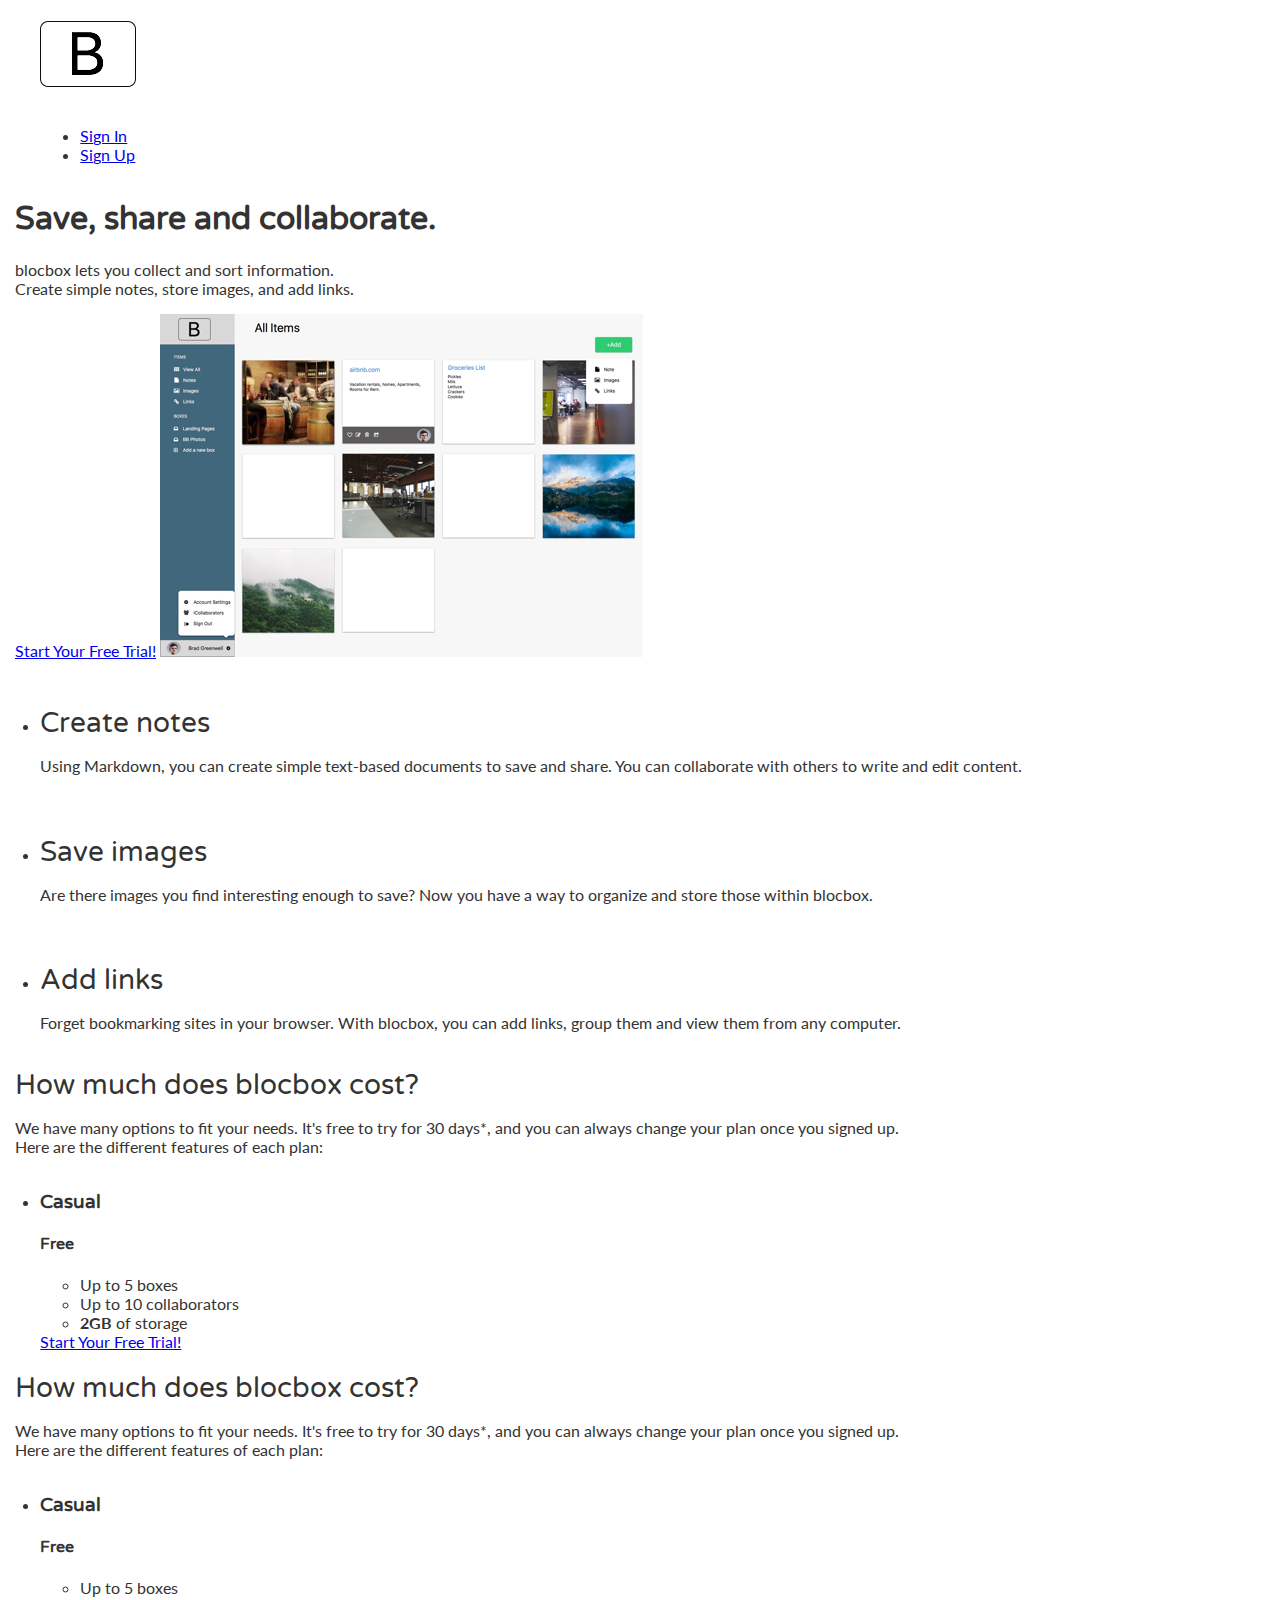
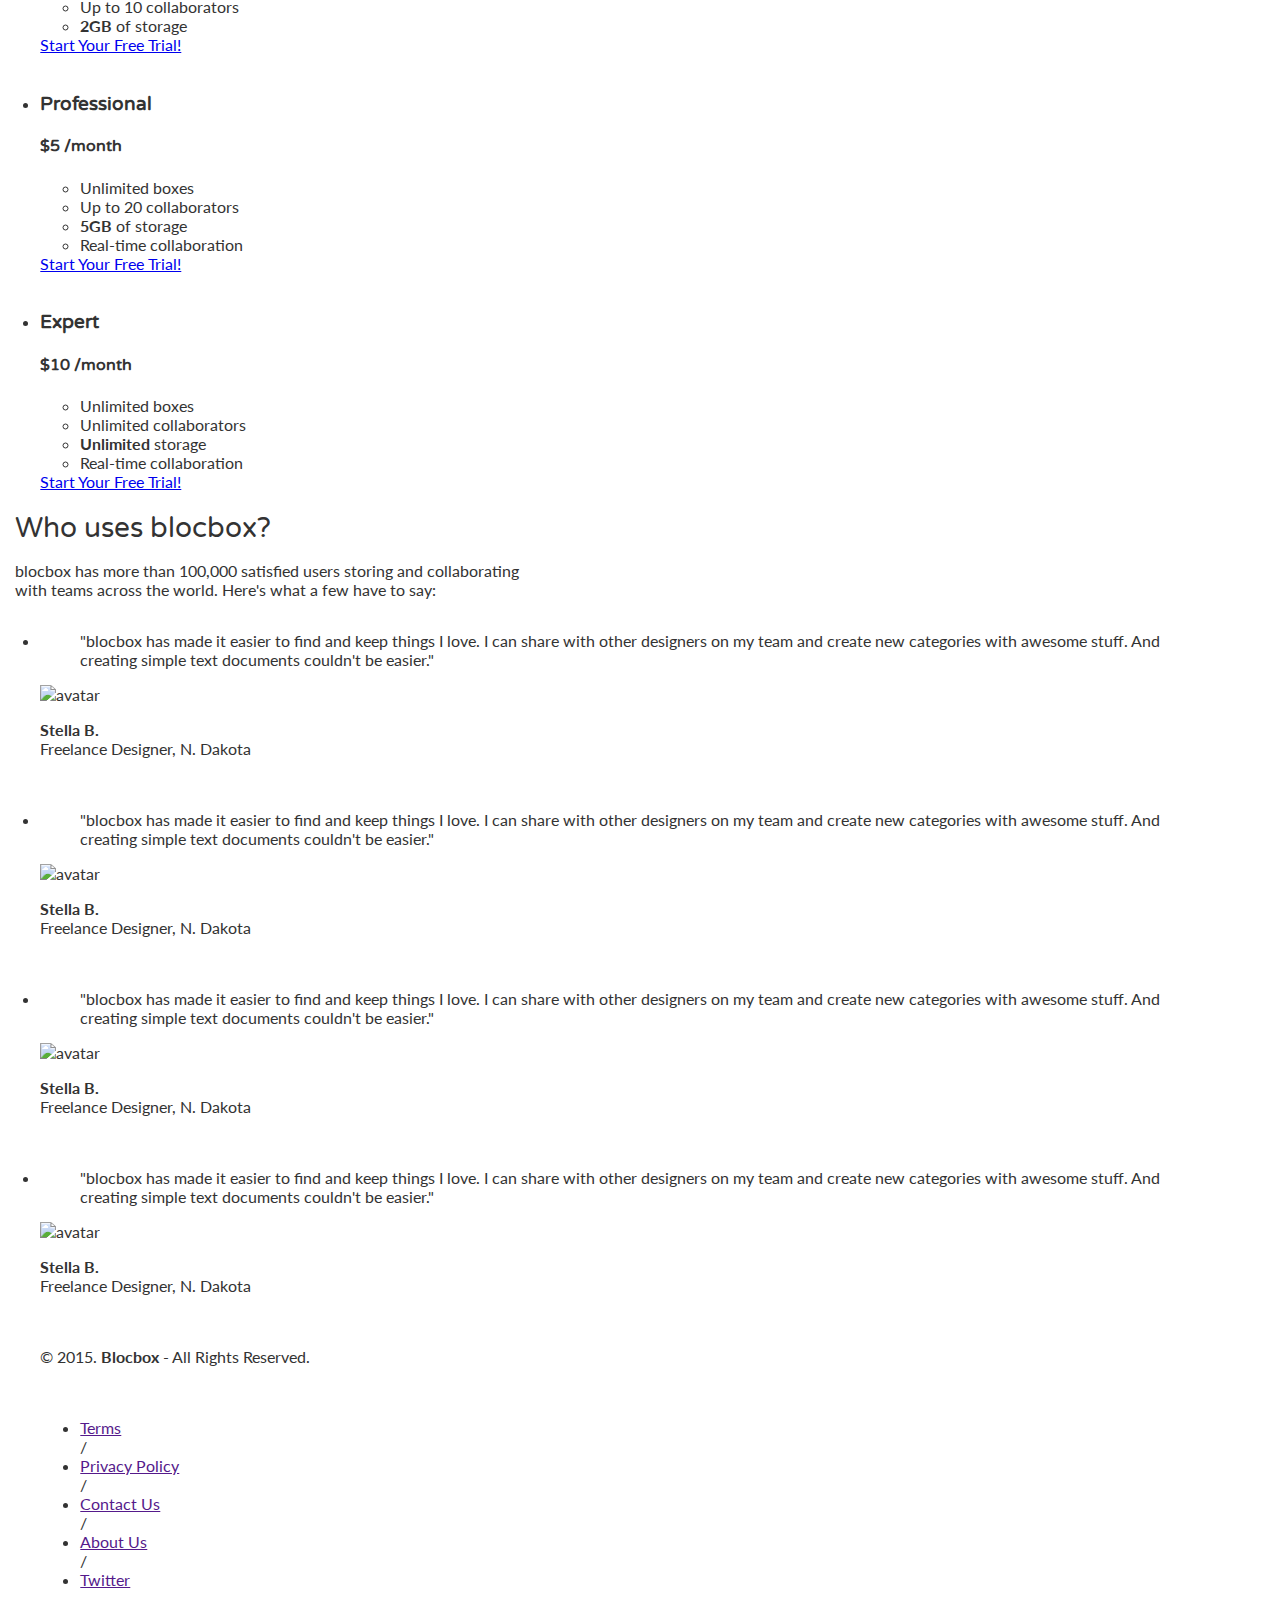
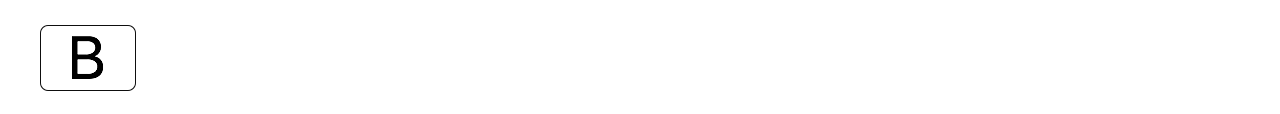
==== index.html @ adcfab22 "Assignment 29" ====
<!DOCTYPE html>
<html lang="en-us">
<head>
<meta http-equiv="X-UA-Compatible" content="IE=Edge">
<meta name="viewport" content="width=device-width, initial-scale=1">
<meta charset="UTF-8">
<title>Save, share and collaborate | blocbox</title>
<!-- Google Fonts -->
  <link href='http://fonts.googleapis.com/css?family=Lato:300,400,700,300italic,400italic,700italic|Varela+Round' rel='stylesheet' type='text/css'>
 
 <!-- CSS -->
 <link rel="stylesheet" href="css/normalize.css">
 <link rel="stylesheet" href="css/style.css">
 <link rel="stylesheet" href="css/font-awesome.css">
 <link rel="stylesheet" href="animate.min.css">

<body>
 <!-- Hero -->
 <header>
   <nav class="container">
     <div class="one-half">
       <a href="index.html" class="site-logo"><img src="images/site-logo.png" alt="Blocbox" /></a>
     </div>
     <div class="one-half">
       <ul>
         <li><a href="signin.html">Sign In</a></li>
         <li class="btn-outline"><a href="signup.html">Sign Up</a></li>
       </ul>
     </div>
   </nav>
   <div class="container hero">
     <h1>Save, share and collaborate.</h1>
     <p>blocbox lets you collect and sort information.<br/>Create simple notes, store images, and add links.</p>
     <a href="signup.html" class="btn">Start Your Free Trial!</a>
     <img src="images/dashboard.png" alt="Blocbox" />
   </div>
 </header>
 <main role="main">
   <!-- Benefits -->
   <section class="benefits">
     <ul class="container">
       <li class="one-third">
         <h2>Create notes</h2>
         <p>Using Markdown, you can create simple text-based documents to save and share. You can collaborate with others to write and edit content.</p>
       </li>
       <li class="one-third">
         <h2>Save images</h2>
         <p>Are there images you find interesting enough to save? Now you have a way to organize and store those within blocbox.</p>
       </li>
       <li class="one-third">
         <h2>Add links</h2>
         <p>Forget bookmarking sites in your browser. With blocbox, you can add links, group them and view them from any computer.</p>
       </li>
     </ul>
   </section>
   <!-- Pricing -->
 <section class="pricing">
   <div class="container">
     <h2>How much does blocbox cost?</h2>
     <p>We have many options to fit your needs. It's free to try for 30 days*, and you can always change your plan once you signed up. <br/>Here are the different features of each plan:</p>
   </div>
   <ul class="container">
     <li class="one-third">
       <div class="box">
         <h3>Casual</h3>
         <h4>Free</h4>
         <ul>
           <li>Up to 5 boxes</li>
           <li>Up to 10 collaborators</li>
           <li><strong>2GB</strong> of storage</li>
         </ul>
         <a href="signup.html" class="btn">Start Your Free Trial!</a>
       </div>
     </li>
   </ul>
 </section>
</main>
<!-- Pricing -->
  <section class="pricing">
    <div class="container">
      <h2>How much does blocbox cost?</h2>
      <p>We have many options to fit your needs. It's free to try for 30 days*, and you can always change your plan once you signed up. <br/>Here are the different features of each plan:</p>
    </div>
    <ul class="container">
      <li class="one-third">
        <div class="box">
          <h3>Casual</h3>
          <h4>Free</h4>
          <ul>
            <li>Up to 5 boxes</li>
            <li>Up to 10 collaborators</li>
            <li><strong>2GB</strong> of storage</li>
          </ul>
          <a href="signup.html" class="btn">Start Your Free Trial!</a>
        </div>
      </li>
    <li class="one-third">
      <div class="box middle">
        <h3>Professional</h3>
        <h4><span>$</span>5 <span class="month">/month</span></h4>
        <ul>
          <li>Unlimited boxes</li>
          <li>Up to 20 collaborators</li>
          <li><strong>5GB</strong> of storage</li>
          <li>Real-time collaboration</li>
        </ul>
        <a href="signup.html" class="btn">Start Your Free Trial!</a>
      </div>
    </li>
    <li class="one-third">
      <div class="box">
        <h3>Expert</h3>
        <h4><span>$</span>10 <span class="month">/month</span></h4>
        <ul>
          <li>Unlimited boxes</li>
          <li>Unlimited collaborators</li>
          <li><strong>Unlimited</strong> storage</li>
          <li>Real-time collaboration</li>
        </ul>
        <a href="signup.html" class="btn">Start Your Free Trial!</a>
      </div>
    </li>
    </ul>
 </section>
 <!-- Testimonials -->
 <section class="testimonials">
   <div class="container">
     <h2>Who uses blocbox?</h2>
     <p>blocbox has more than 100,000 satisfied users storing and collaborating<br/> with teams across the world. Here's what a few have to say:</p>
   </div>
   <ul class="container">
     <li class="one-fourth">
       <blockquote>"blocbox has made it easier to find and keep things I love. I can share with other designers on my team and create new categories with awesome stuff. And creating simple text documents couldn't be easier."
       </blockquote>
       <img src="https://s3.amazonaws.com/uifaces/faces/twitter/jsa/128.jpg" alt="avatar">
       <p class="name"><strong>Stella B.</strong><br/>Freelance Designer, N. Dakota</p>
     </li>  
     <li class="one-fourth">
    <blockquote>"blocbox has made it easier to find and keep things I love. I can share with other designers on my team and create new categories with awesome stuff. And creating simple text documents couldn't be easier."
    </blockquote>
    <img src="https://s3.amazonaws.com/uifaces/faces/twitter/jsa/128.jpg" alt="avatar">
    <p class="name"><strong>Stella B.</strong><br/>Freelance Designer, N. Dakota</p>
  </li>
  <li class="one-fourth">
    <blockquote>"blocbox has made it easier to find and keep things I love. I can share with other designers on my team and create new categories with awesome stuff. And creating simple text documents couldn't be easier."
    </blockquote>
    <img src="https://s3.amazonaws.com/uifaces/faces/twitter/jsa/128.jpg" alt="avatar">
    <p class="name"><strong>Stella B.</strong><br/>Freelance Designer, N. Dakota</p>
  </li>
  <li class="one-fourth">
    <blockquote>"blocbox has made it easier to find and keep things I love. I can share with other designers on my team and create new categories with awesome stuff. And creating simple text documents couldn't be easier."
    </blockquote>
    <img src="https://s3.amazonaws.com/uifaces/faces/twitter/jsa/128.jpg" alt="avatar">
    <p class="name"><strong>Stella B.</strong><br/>Freelance Designer, N. Dakota</p>
  </li>     
 </ul>
</section>
  </ul>
 </section>
</main>
<!-- Footer -->
 <footer>
   <div class="container footer-nav-block">
       <div class="left-footer-block one-third">
         <p class="copyright-block">&copy; 2015. <strong>Blocbox</strong> - All Rights Reserved.</p>
       </div>
       <nav class="link-block middle-footer-block one-third">
         <ul>
           <li><a href="">Terms</a></li> /
           <li><a href="">Privacy Policy</a></li> /
           <li><a href="">Contact Us</a></li> /
           <li><a href="">About Us</a></li> /
           <li><a href="">Twitter</a></li>
         </ul>
       </nav>
       <div class="right-footer-block one-third">
         <img class="logo" src="images/site-logo.png" alt="Blocbox" />
       </div>
   </div>
 </footer>
</body>
</html>
---- css/style.css ----
html, body{
	overflow-x: hidden;
}
body {
	font-family: "Lato", Helvetica, Arial, sans-serif;
	color: #333333;
}
h1, h2, h3, h4, h5, h6 {
	font-family: "Varela Round", Helvetica, Arial, sans-serif;

}
h2 {
	font-size: 28px;
	font-weight: normal;
	margin-bottom: 5px;
}
p {
	font-size: 16px;
	line-height: 19px;
	font-weight: 100px;
}

/*GRID*/

.container {
	margin-right: auto;
	margin-left: auto;
	padding-left: 15px;
	padding-right: 15px
	position: relative;
}
.container: before,
.container: after {
	content: " ";
	display: table;
}
.container: after {
	clear: both;
}
.one-half, .one-third, .one-fourth {
	width: 96%;
	float: left;
	position: relative;
	min-height: 1px;
	margin: 0 2% 20px;
}
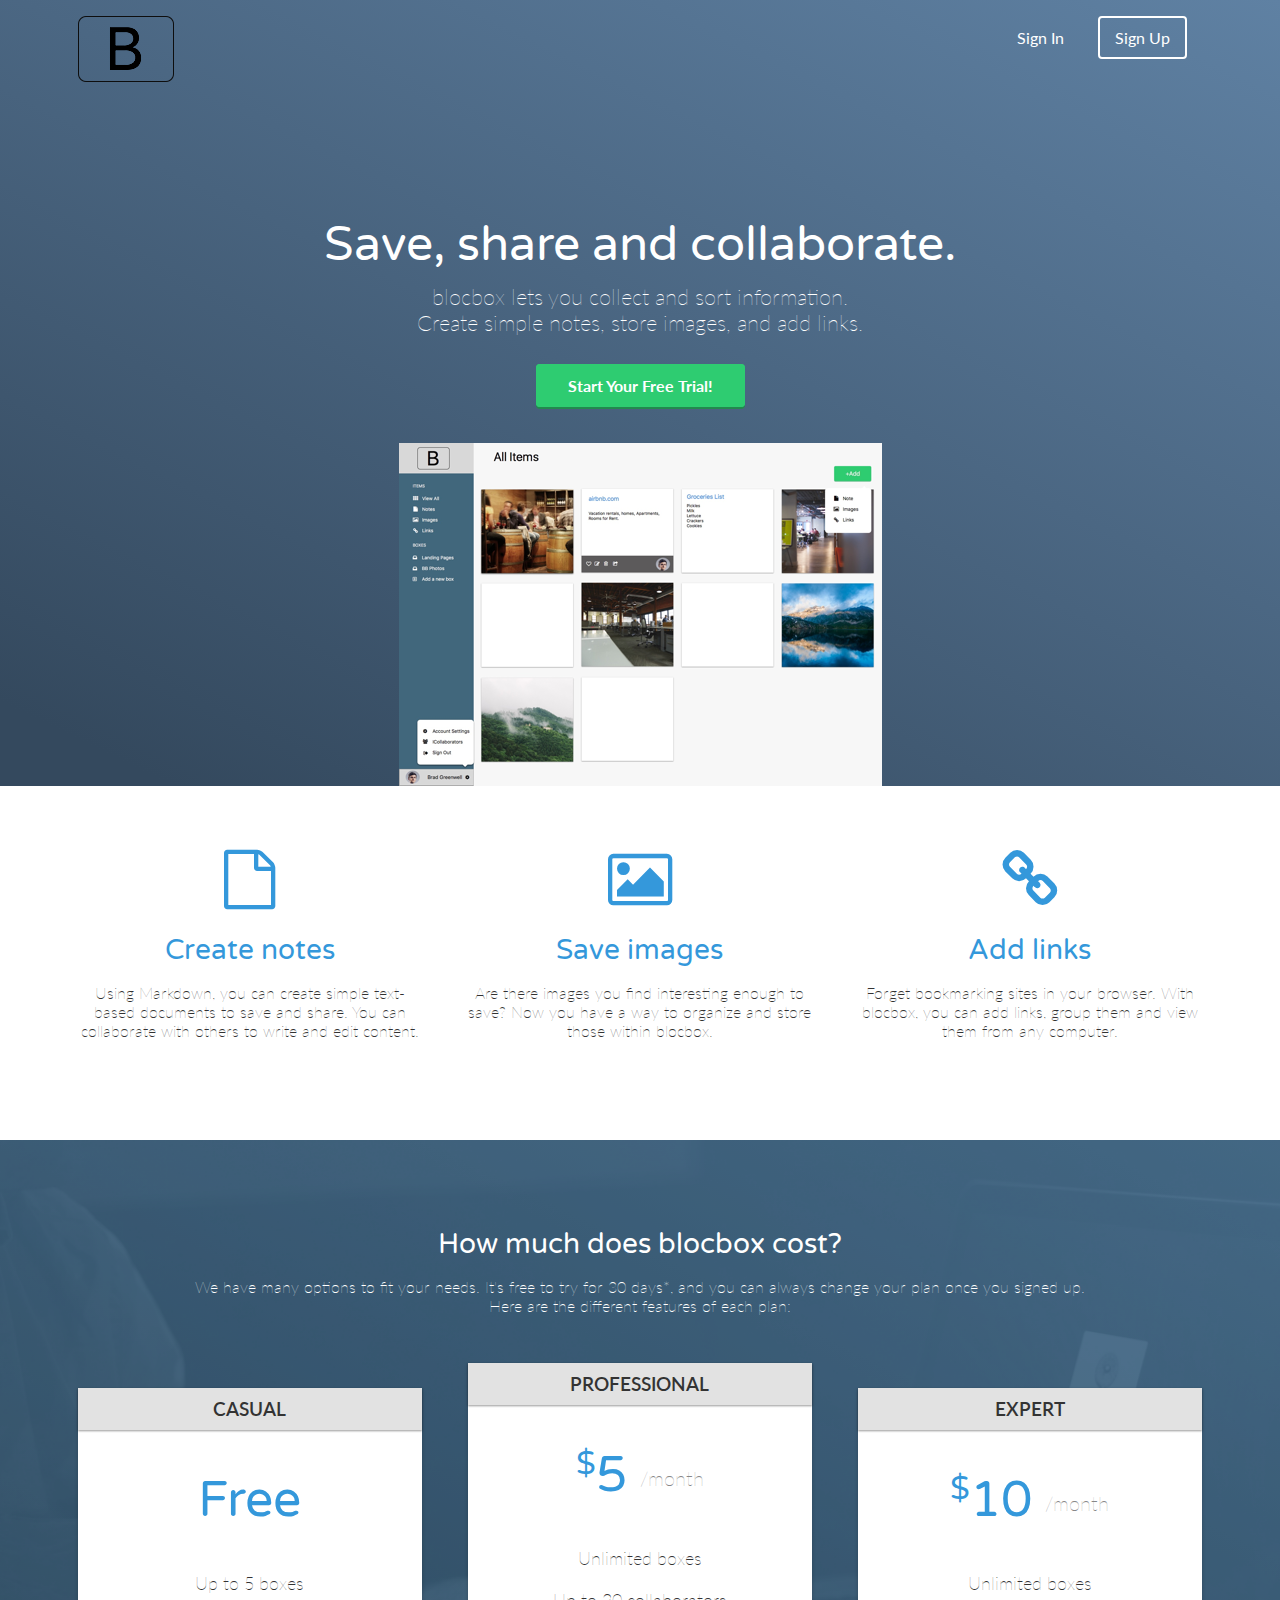
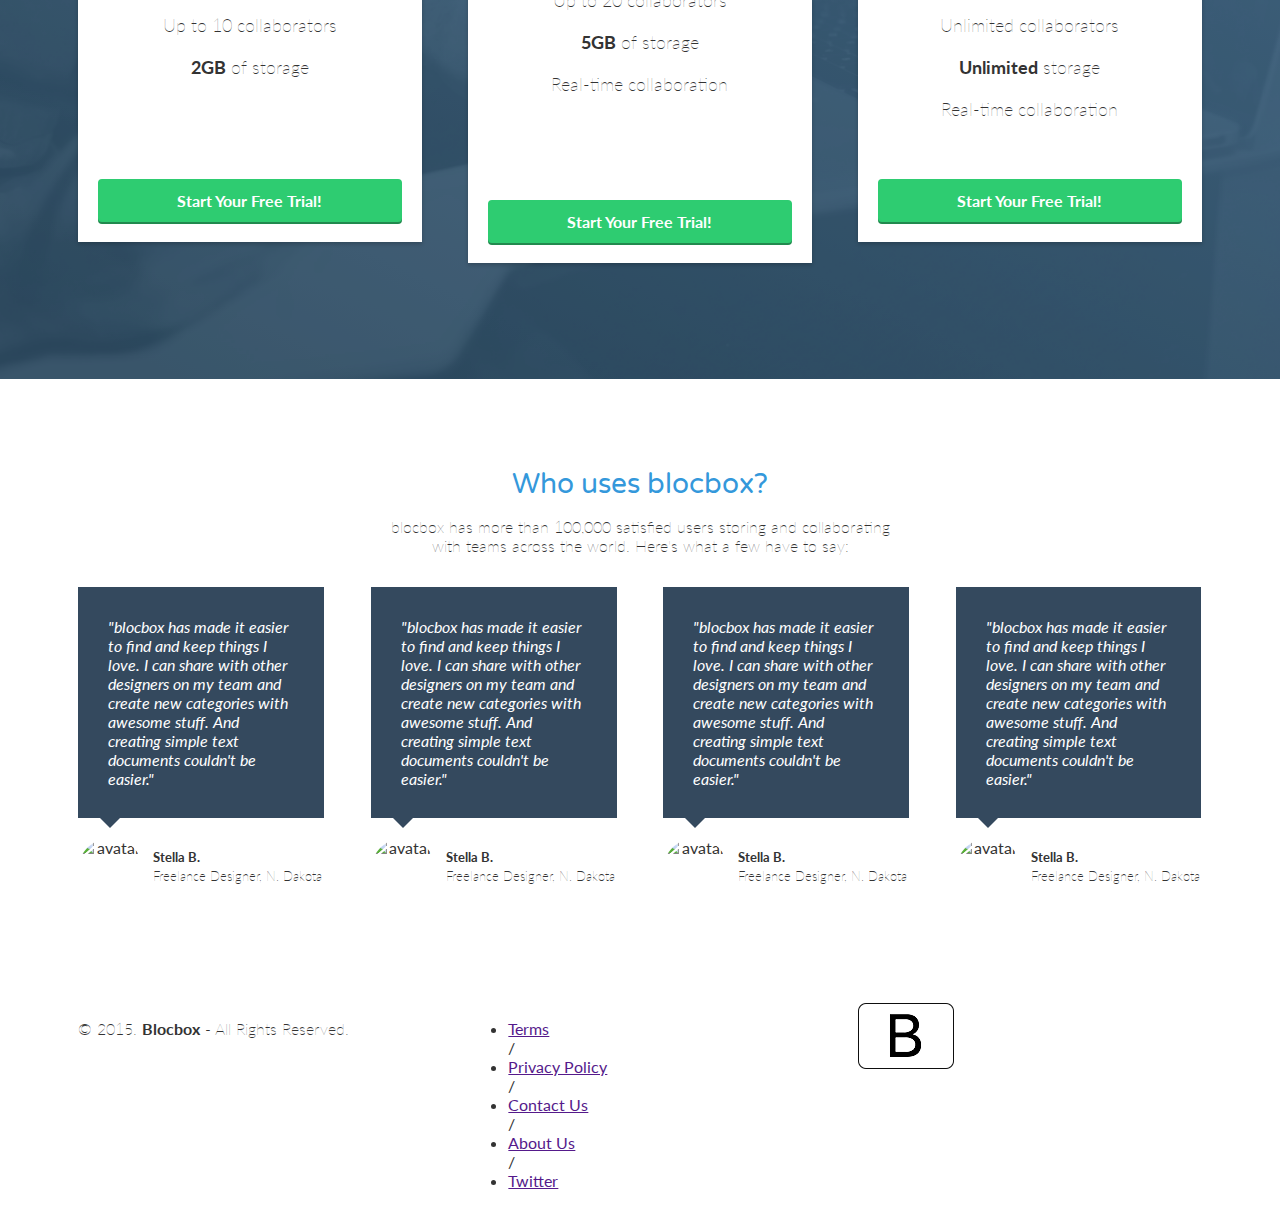
==== commit a6c67b55: "Assignment-31" ====
--- a/index.html
+++ b/index.html
@@ -1,20 +1,23 @@
 <!DOCTYPE html>
-<html lang="en-us">
-<head>
-<meta http-equiv="X-UA-Compatible" content="IE=Edge">
-<meta name="viewport" content="width=device-width, initial-scale=1">
-<meta charset="UTF-8">
-<title>Save, share and collaborate | blocbox</title>
-<!-- Google Fonts -->
+ <html lang="en-us">
+ <head>
+   <meta http-equiv="X-UA-Compatible" content="IE=Edge">
+   <meta name="viewport" content="width=device-width, initial-scale=1">
+   <meta charset="UTF-8">
+   <title>Save, share and collaborate | Blocbox</title>
+
+   <!-- Google Fonts -->
   <link href='http://fonts.googleapis.com/css?family=Lato:300,400,700,300italic,400italic,700italic|Varela+Round' rel='stylesheet' type='text/css'>
- 
- <!-- CSS -->
+
+<!-- CSS -->
  <link rel="stylesheet" href="css/normalize.css">
  <link rel="stylesheet" href="css/style.css">
  <link rel="stylesheet" href="css/font-awesome.css">
- <link rel="stylesheet" href="animate.min.css">
+ 
 
-<body>
+ </head>
+ <body>
+
  <!-- Hero -->
  <header>
    <nav class="container">
@@ -35,24 +38,29 @@
      <img src="images/dashboard.png" alt="Blocbox" />
    </div>
  </header>
- <main role="main">
+<main role="main">
+
    <!-- Benefits -->
    <section class="benefits">
      <ul class="container">
        <li class="one-third">
+       <i class="fa fa-file-o"></i>
          <h2>Create notes</h2>
          <p>Using Markdown, you can create simple text-based documents to save and share. You can collaborate with others to write and edit content.</p>
        </li>
        <li class="one-third">
+       <i class="fa fa-picture-o"></i>
          <h2>Save images</h2>
          <p>Are there images you find interesting enough to save? Now you have a way to organize and store those within blocbox.</p>
        </li>
        <li class="one-third">
+       <i class="fa fa-link"></i>
          <h2>Add links</h2>
          <p>Forget bookmarking sites in your browser. With blocbox, you can add links, group them and view them from any computer.</p>
        </li>
      </ul>
    </section>
+
    <!-- Pricing -->
  <section class="pricing">
    <div class="container">
@@ -72,29 +80,7 @@
          <a href="signup.html" class="btn">Start Your Free Trial!</a>
        </div>
      </li>
-   </ul>
- </section>
-</main>
-<!-- Pricing -->
-  <section class="pricing">
-    <div class="container">
-      <h2>How much does blocbox cost?</h2>
-      <p>We have many options to fit your needs. It's free to try for 30 days*, and you can always change your plan once you signed up. <br/>Here are the different features of each plan:</p>
-    </div>
-    <ul class="container">
-      <li class="one-third">
-        <div class="box">
-          <h3>Casual</h3>
-          <h4>Free</h4>
-          <ul>
-            <li>Up to 5 boxes</li>
-            <li>Up to 10 collaborators</li>
-            <li><strong>2GB</strong> of storage</li>
-          </ul>
-          <a href="signup.html" class="btn">Start Your Free Trial!</a>
-        </div>
-      </li>
-    <li class="one-third">
+   <li class="one-third">
       <div class="box middle">
         <h3>Professional</h3>
         <h4><span>$</span>5 <span class="month">/month</span></h4>
@@ -122,12 +108,14 @@
     </li>
     </ul>
  </section>
+
  <!-- Testimonials -->
  <section class="testimonials">
    <div class="container">
      <h2>Who uses blocbox?</h2>
      <p>blocbox has more than 100,000 satisfied users storing and collaborating<br/> with teams across the world. Here's what a few have to say:</p>
    </div>
+   
    <ul class="container">
      <li class="one-fourth">
        <blockquote>"blocbox has made it easier to find and keep things I love. I can share with other designers on my team and create new categories with awesome stuff. And creating simple text documents couldn't be easier."
@@ -135,6 +123,7 @@
        <img src="https://s3.amazonaws.com/uifaces/faces/twitter/jsa/128.jpg" alt="avatar">
        <p class="name"><strong>Stella B.</strong><br/>Freelance Designer, N. Dakota</p>
      </li>  
+
      <li class="one-fourth">
     <blockquote>"blocbox has made it easier to find and keep things I love. I can share with other designers on my team and create new categories with awesome stuff. And creating simple text documents couldn't be easier."
     </blockquote>
@@ -153,12 +142,11 @@
     <img src="https://s3.amazonaws.com/uifaces/faces/twitter/jsa/128.jpg" alt="avatar">
     <p class="name"><strong>Stella B.</strong><br/>Freelance Designer, N. Dakota</p>
   </li>     
- </ul>
-</section>
   </ul>
  </section>
-</main>
-<!-- Footer -->
+ </main>
+
+ <!-- Footer -->
  <footer>
    <div class="container footer-nav-block">
        <div class="left-footer-block one-third">
@@ -178,5 +166,5 @@
        </div>
    </div>
  </footer>
-</body>
-</html>
+ </body>
+ </html>--- a/css/style.css
+++ b/css/style.css
@@ -1,48 +1,285 @@
 html, body{
-	overflow-x: hidden;
-}
-body {
-	font-family: "Lato", Helvetica, Arial, sans-serif;
-	color: #333333;
-}
-h1, h2, h3, h4, h5, h6 {
-	font-family: "Varela Round", Helvetica, Arial, sans-serif;
-
-}
-h2 {
-	font-size: 28px;
-	font-weight: normal;
-	margin-bottom: 5px;
-}
-p {
-	font-size: 16px;
-	line-height: 19px;
-	font-weight: 100px;
-}
-
-/*GRID*/
-
-.container {
-	margin-right: auto;
-	margin-left: auto;
-	padding-left: 15px;
-	padding-right: 15px
-	position: relative;
-}
-.container: before,
-.container: after {
-	content: " ";
-	display: table;
-}
-.container: after {
-	clear: both;
-}
-.one-half, .one-third, .one-fourth {
-	width: 96%;
-	float: left;
-	position: relative;
-	min-height: 1px;
-	margin: 0 2% 20px;
-}
+   overflow-x: hidden;
+ }
+ body {
+   font-family: "Lato", Helvetica, Arial, sans-serif;
+   color:#333333;
+ }
+ h1, h2, h3, h4, h5, h6 {
+   font-family: "Varela Round", Helvetica, Arial, sans-serif;
+ }
+ h2 {
+   font-size:28px;
+   font-weight: normal;
+   margin-bottom: 5px;
+ }
+ p {
+   font-size:16px;
+   line-height: 19px;
+   font-weight: 100;
+ }
+  /* GRID */
+ .container {
+   margin-right: auto;
+   margin-left: auto;
+   padding-left: 15px;
+   padding-right: 15px;
+   position: relative;
+ }
+ .container:before,
+ .container:after {
+   content: " ";
+   display: table;
+ }
+ .container:after {
+   clear: both;
+ }
+ .one-half, .one-third, .one-fourth {
+   width:96%;
+   float:left;
+   position:relative;
+   min-height: 1px;
+   margin:0 2% 20px;
+ }
+ @media (min-width: 768px) {
+   .container {
+     width: 750px;
+   }
+ }
+ @media (min-width: 992px) {
+   .container {
+     width: 970px;
+   }
+   .one-half {
+     width:46%;
+   }
+   .one-third {
+     width:29.33333%;
+   }
+   .one-fourth {
+     width:21%;
+   }
+ }
+ @media (min-width: 1200px) {
+   .container {
+     width: 1170px;
+   }
+ }
+ /* HEADER */
+ header {
+   color:#FFFFFF;
+   background: #34495E;
+   background-image: linear-gradient(206deg, #5F81A3 0%, #34495E 94%);
+ }
+ header nav {
+   padding:1em 0;
+ }
+ header nav ul {
+   display:inline;
+   text-align: right;
+   float:right;
+   margin:0;
+ }
+ header nav ul > li {
+   list-style-type: none;
+   display: inline-block;
+   margin:0 15px;
+ }
+ header nav ul > li.btn-outline {
+   padding:10px 15px;
+   border:2px solid #FFFFFF;
+   border-radius: 4px;
+ }
+ header nav ul > li.btn-outline:hover {
+   background:#FFFFFF;
+ }
+ header nav ul > li > a {
+   color:#FFFFFF;
+   text-decoration: none;
+ }
+ header nav ul > li.btn-outline:hover > a {
+   color:#34495E;
+ }
+ header .hero {
+   text-align: center;
+   display:block;
+   position: relative;
+ }
+ header .hero h1 {
+   font-size:48px;
+   font-weight: normal;
+   margin:95px 0 0;
+ }
+ header .hero p {
+   font-size: 22px;
+   line-height: 26px;
+   font-weight: 100;
+   margin:10px 0 40px;
+ }
+ header .hero img {
+   display: block;
+   margin:3em auto 0;
+ }
+ /* BUTTONS */
+ .btn {
+   border-radius: 4px;
+   color:#FFFFFF;
+   font-weight: 700;
+   text-decoration: none;
+   padding:10px 30px;
+   background: #2ECC71;
+   border: 2px solid #2ECC71;
+   box-shadow: 0px 2px 0px 0px #22894E;
+ }
+ /* BENEFITS */
+ .benefits {
+   text-align: center;
+   display:block;
+   position:relative;
+ }
+ .benefits ul {
+   margin: 0 auto;
+   padding:4em 0;
+ }
+ .benefits ul li {
+   list-style-type: none;
+   display: inline-block;
+ }
+ .benefits i {
+   color:#3498DB;
+   font-size:60px;
+   margin:0;
+   vertical-align: middle;
+ }
+ .benefits h2 {
+   color:#3498DB;
+ }
+ /* PRICING */
+ .pricing {
+   background: #34495E url("../images/background.png") top center no-repeat;
+   background: url("../images/background.png") top center no-repeat, linear-gradient(206deg, #5F81A3 0%, #34495E 94%);
+   background-size:cover;
+   text-align: center;
+   padding:4em 0;
+ }
+ .pricing h2, .pricing p {
+   color:#FFFFFF;
+ }
+ .pricing ul {
+   margin:0 auto;
+   padding:2em 0;
+ }
+ .pricing ul li {
+   list-style-type: none;
+ }
+ .box {
+   padding:0 15px 15px;
+   background: #FFFFFF;
+   box-shadow: 0px 2px 4px 0px rgba(0,0,0,0.20);
+   min-height: 439px;
+   position: relative;
+   margin-top: 25px;
+ }
+ .box.middle {
+   min-height: 485px;
+   margin-top:0px;
+ }
+ .box h3 {
+   font-family: "Lato", Helvetica, Arial, sans-serif;
+   font-weight: 600;
+   text-transform: uppercase;
+   background: #E2E2E2;
+   box-shadow: 0px 1px 2px 0px rgba(0,0,0,0.40);
+   left:0;
+   right:0;
+   top:0;
+   text-align: center;
+   margin:0 -15px 40px;
+   padding:10px 0;
+ }
+ .box h4 {
+   font-size:50px;
+   font-weight: normal;
+   margin:40px 0 10px;
+   color:#3498DB;
+ }
+ .box h4 span {
+   font-size:32px;
+   vertical-align: top;
+ }
+ .box h4 span.month {
+   font-family: "Lato", Helvetica, Arial, sans-serif;
+   font-weight: 100;
+   color:#888888;
+   font-size:20px;
+   vertical-align: middle;
+ }
+ .box ul li {
+   font-size:18px;
+   margin-bottom:20px;
+   font-weight: 100;
+ }
+ .box .btn {
+   position:absolute;
+   bottom:20px;
+   left:20px;
+   right:20px;
+ }
+ .small {
+   font-size: 12px;
+   color: #FEFEFE;
+   line-height: 15px;
+   font-style:italic;
+ }
+ /* TESTIMONIALS */
+ .testimonials {
+   padding:4em 0;
+   text-align: center;
+ }
+ .testimonials h2 {
+   color:#3498DB;
+ }
+ .testimonials ul li {
+   list-style-type: none;
+ }
+ .testimonials blockquote {
+   color:#FFFFFF;
+   text-align: left;
+   font-style: italic;
+   background:#34495E;
+   position: relative;
+   padding:30px;
+   width:auto;
+   margin:0;
 
 
+ }
+ .testimonials blockquote:after {
+   top: 100%;
+   left: 13%;
+   border: solid transparent;
+   content: " ";
+   height: 0;
+   width: 0;
+   position: absolute;
+   pointer-events: none;
+   border-top-color: #34495E;
+   border-width: 10px;
+   margin-left: -10px;
+   
+ }
+ .testimonials img {
+   height: 65px;
+   width: 65px;
+   border-radius:50%;
+   float: left;
+   display: inline-block;
+   margin:20px 10px 0 0;
+ }
+ .testimonials p.name {
+   float: left;
+   display: inline-block;
+   text-align: left;
+   font-size:13px;
+   margin-top: 30px;
+ }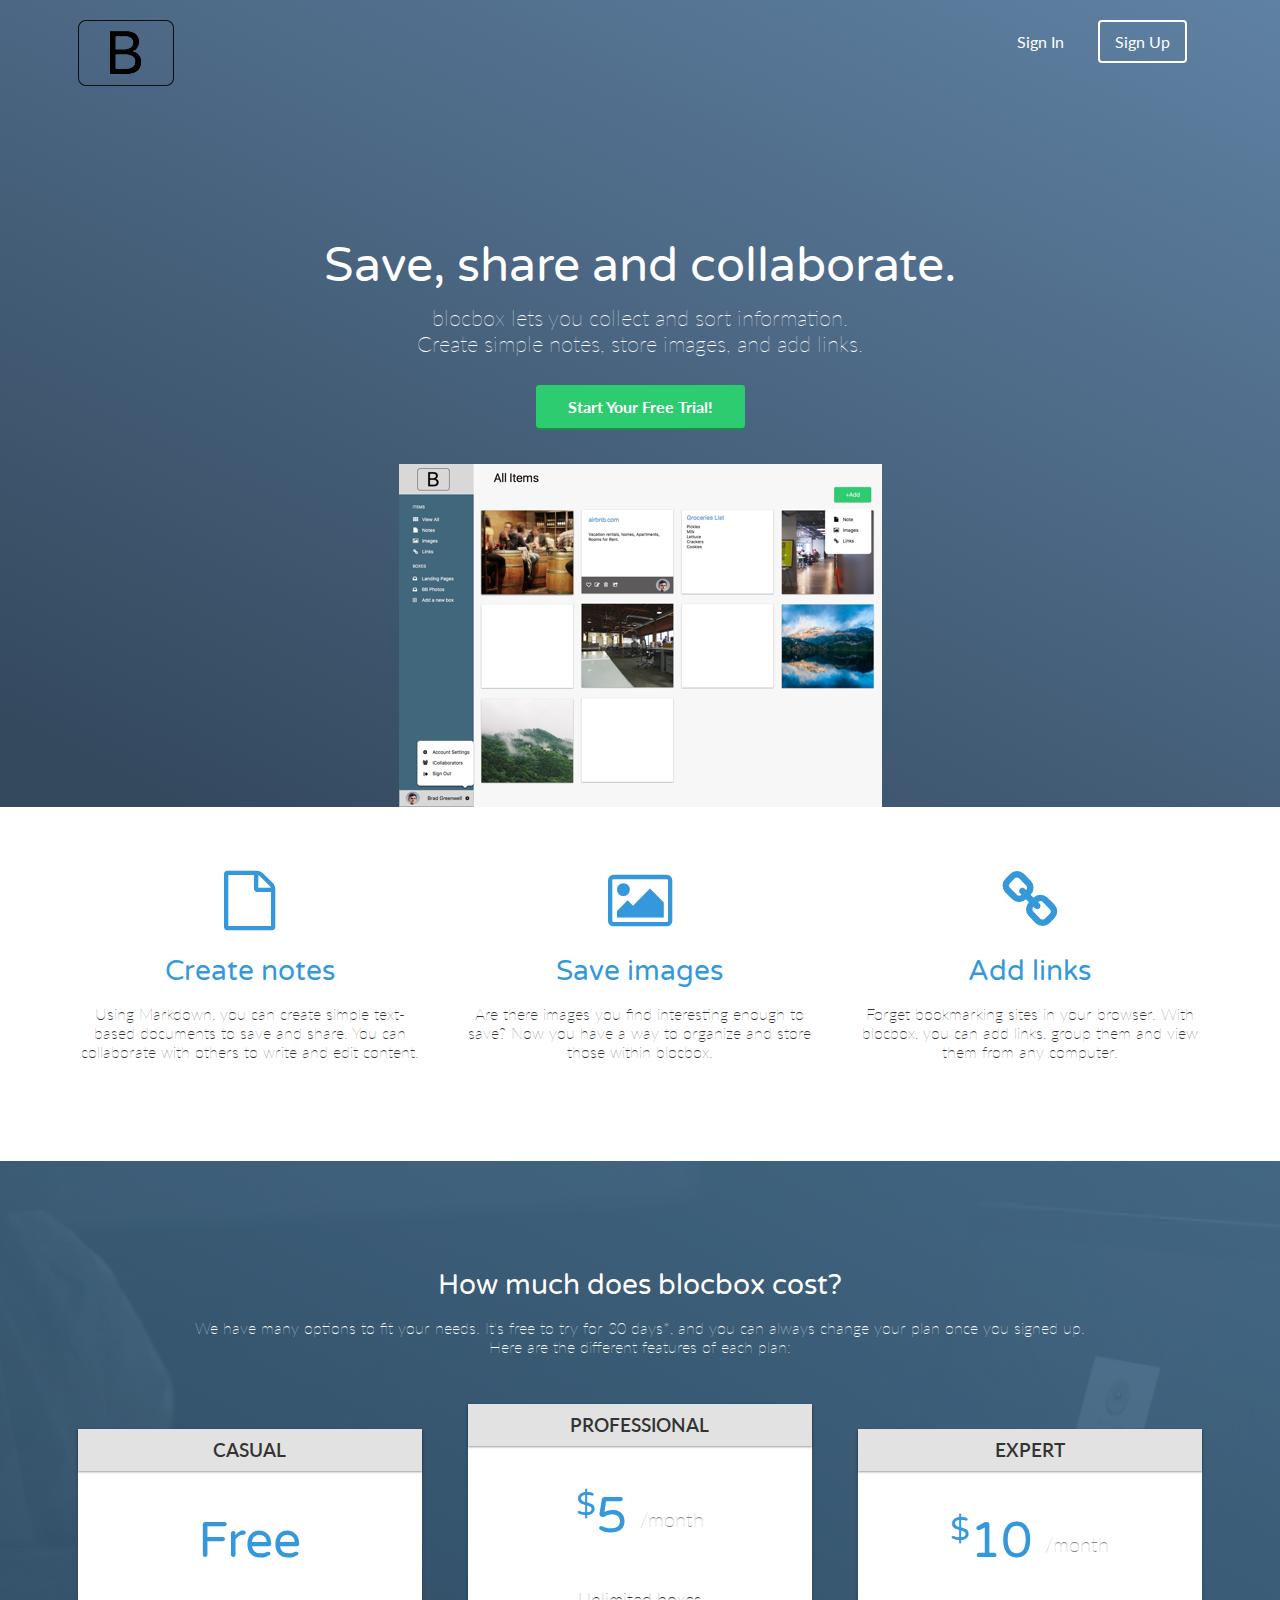
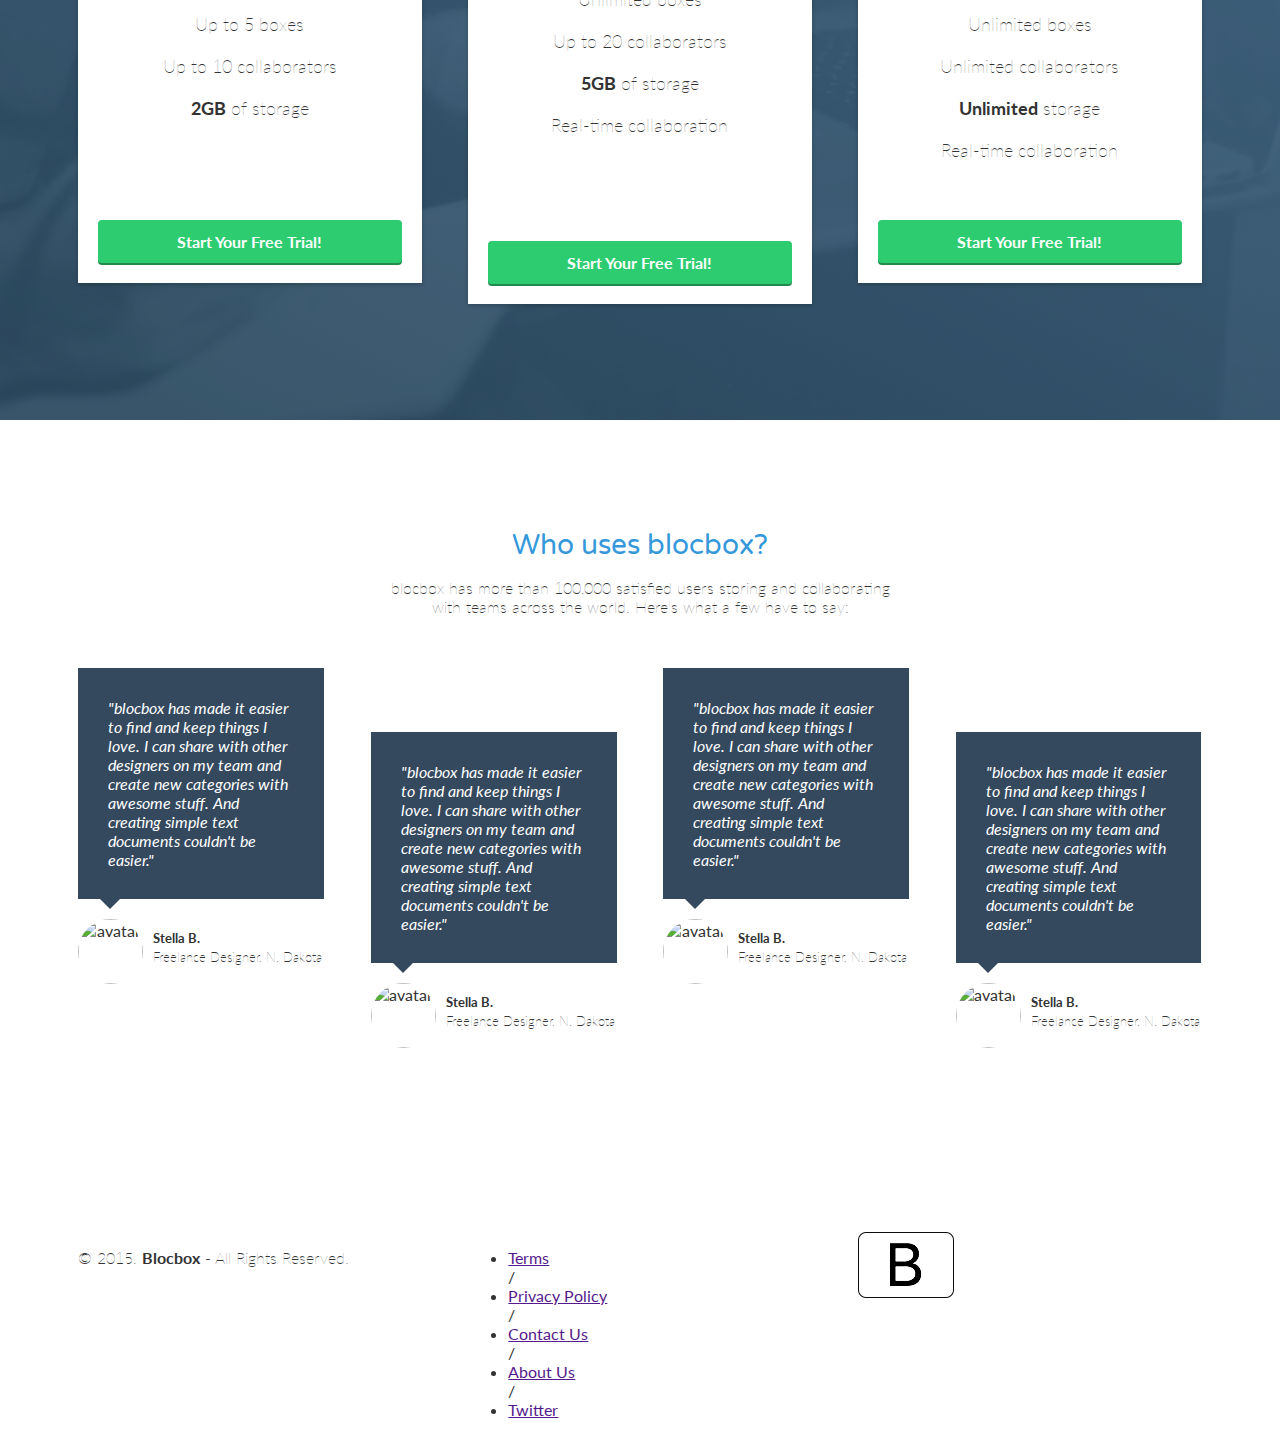
==== commit dd9fb143: "Assignment-31-Updated" ====
--- a/index.html
+++ b/index.html
@@ -1,4 +1,4 @@
-<!DOCTYPE html>
+<DOCTYPE html>
  <html lang="en-us">
  <head>
    <meta http-equiv="X-UA-Compatible" content="IE=Edge">
@@ -13,7 +13,7 @@
  <link rel="stylesheet" href="css/normalize.css">
  <link rel="stylesheet" href="css/style.css">
  <link rel="stylesheet" href="css/font-awesome.css">
- 
+ <link rel="stylesheet" href="css/animate.css">
 
  </head>
  <body>
@@ -32,7 +32,7 @@
      </div>
    </nav>
    <div class="container hero">
-     <h1>Save, share and collaborate.</h1>
+     <h1 class="animated fadeIn">Save, share and collaborate.</h1>
      <p>blocbox lets you collect and sort information.<br/>Create simple notes, store images, and add links.</p>
      <a href="signup.html" class="btn">Start Your Free Trial!</a>
      <img src="images/dashboard.png" alt="Blocbox" />
@@ -124,9 +124,10 @@
        <p class="name"><strong>Stella B.</strong><br/>Freelance Designer, N. Dakota</p>
      </li>  
 
-     <li class="one-fourth">
+     <li class="one-fourth testimonials">
     <blockquote>"blocbox has made it easier to find and keep things I love. I can share with other designers on my team and create new categories with awesome stuff. And creating simple text documents couldn't be easier."
     </blockquote>
+
     <img src="https://s3.amazonaws.com/uifaces/faces/twitter/jsa/128.jpg" alt="avatar">
     <p class="name"><strong>Stella B.</strong><br/>Freelance Designer, N. Dakota</p>
   </li>
@@ -136,7 +137,7 @@
     <img src="https://s3.amazonaws.com/uifaces/faces/twitter/jsa/128.jpg" alt="avatar">
     <p class="name"><strong>Stella B.</strong><br/>Freelance Designer, N. Dakota</p>
   </li>
-  <li class="one-fourth">
+  <li class="one-fourth testimonials">
     <blockquote>"blocbox has made it easier to find and keep things I love. I can share with other designers on my team and create new categories with awesome stuff. And creating simple text documents couldn't be easier."
     </blockquote>
     <img src="https://s3.amazonaws.com/uifaces/faces/twitter/jsa/128.jpg" alt="avatar">
--- a/css/style.css
+++ b/css/style.css
@@ -45,10 +45,10 @@
    .container {
      width: 750px;
    }
- }
  @media (min-width: 992px) {
    .container {
      width: 970px;
+     padding-top: 20px;
    }
    .one-half {
      width:46%;
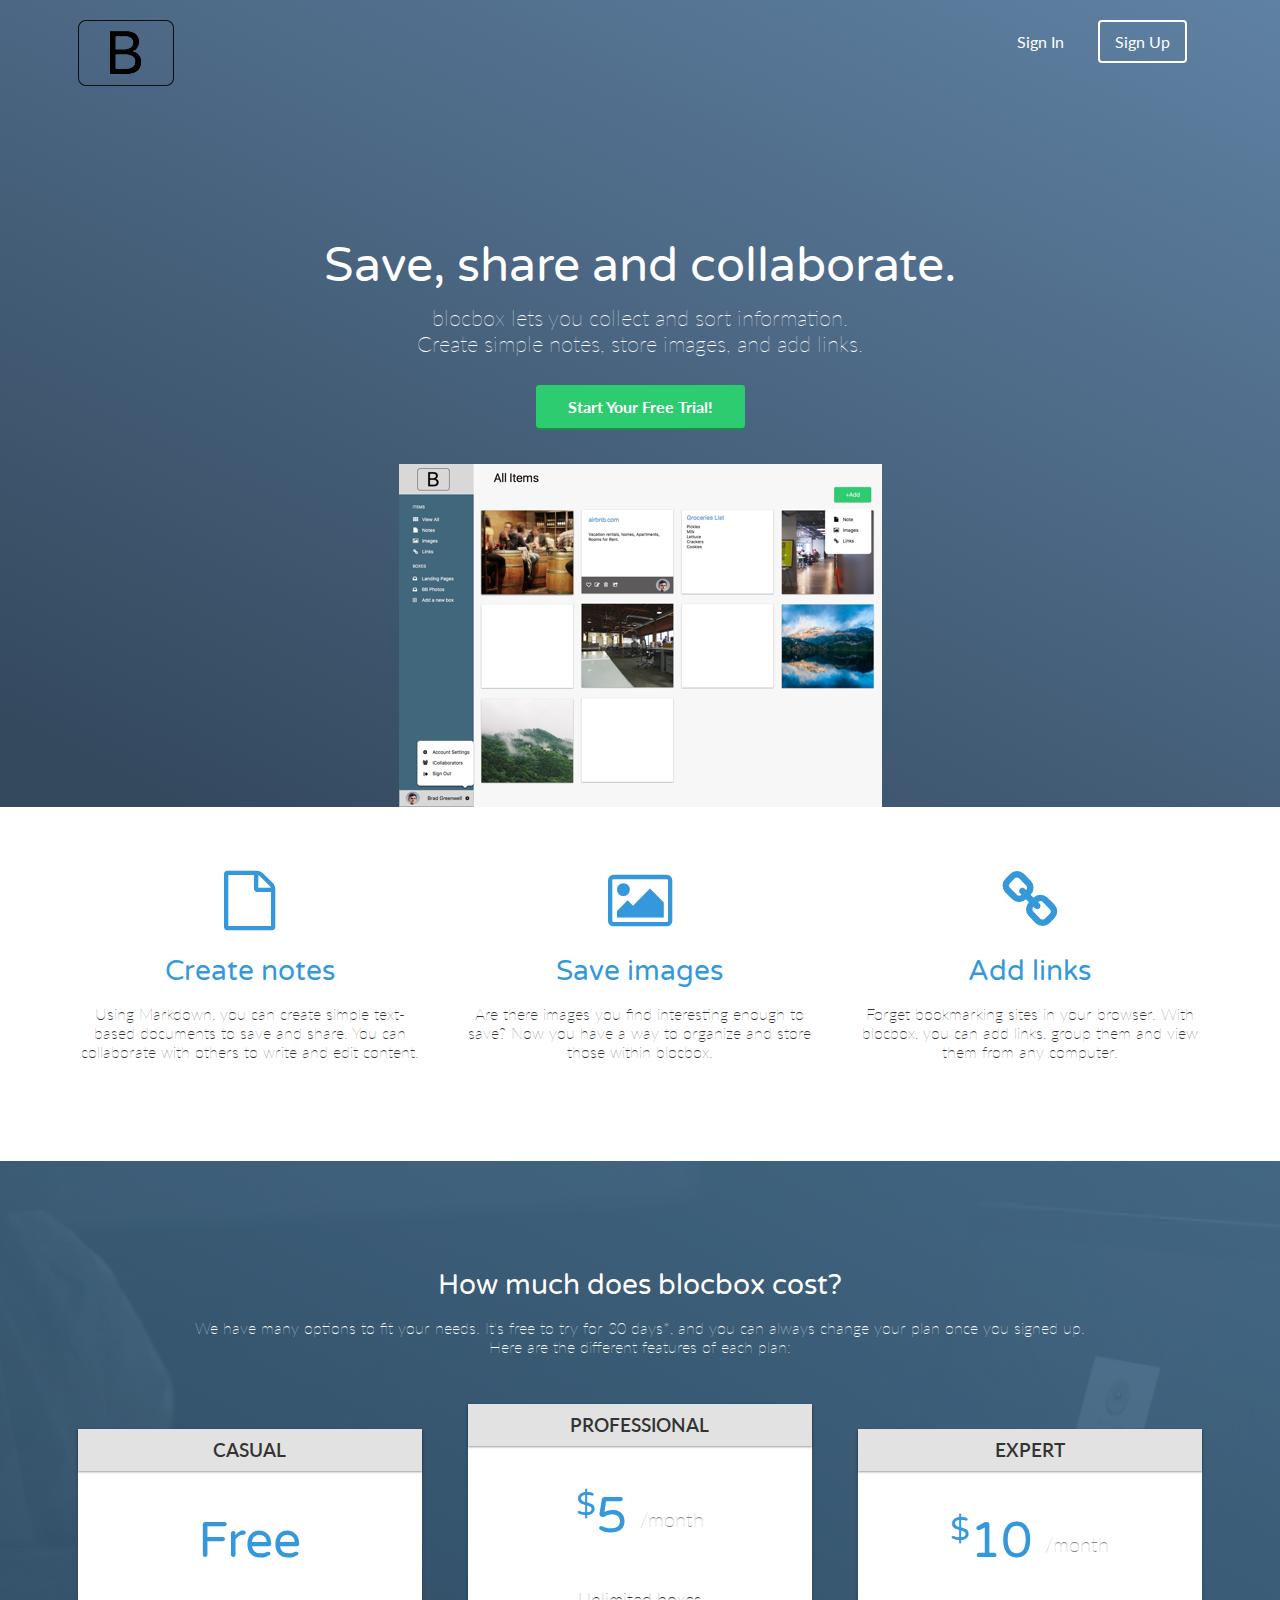
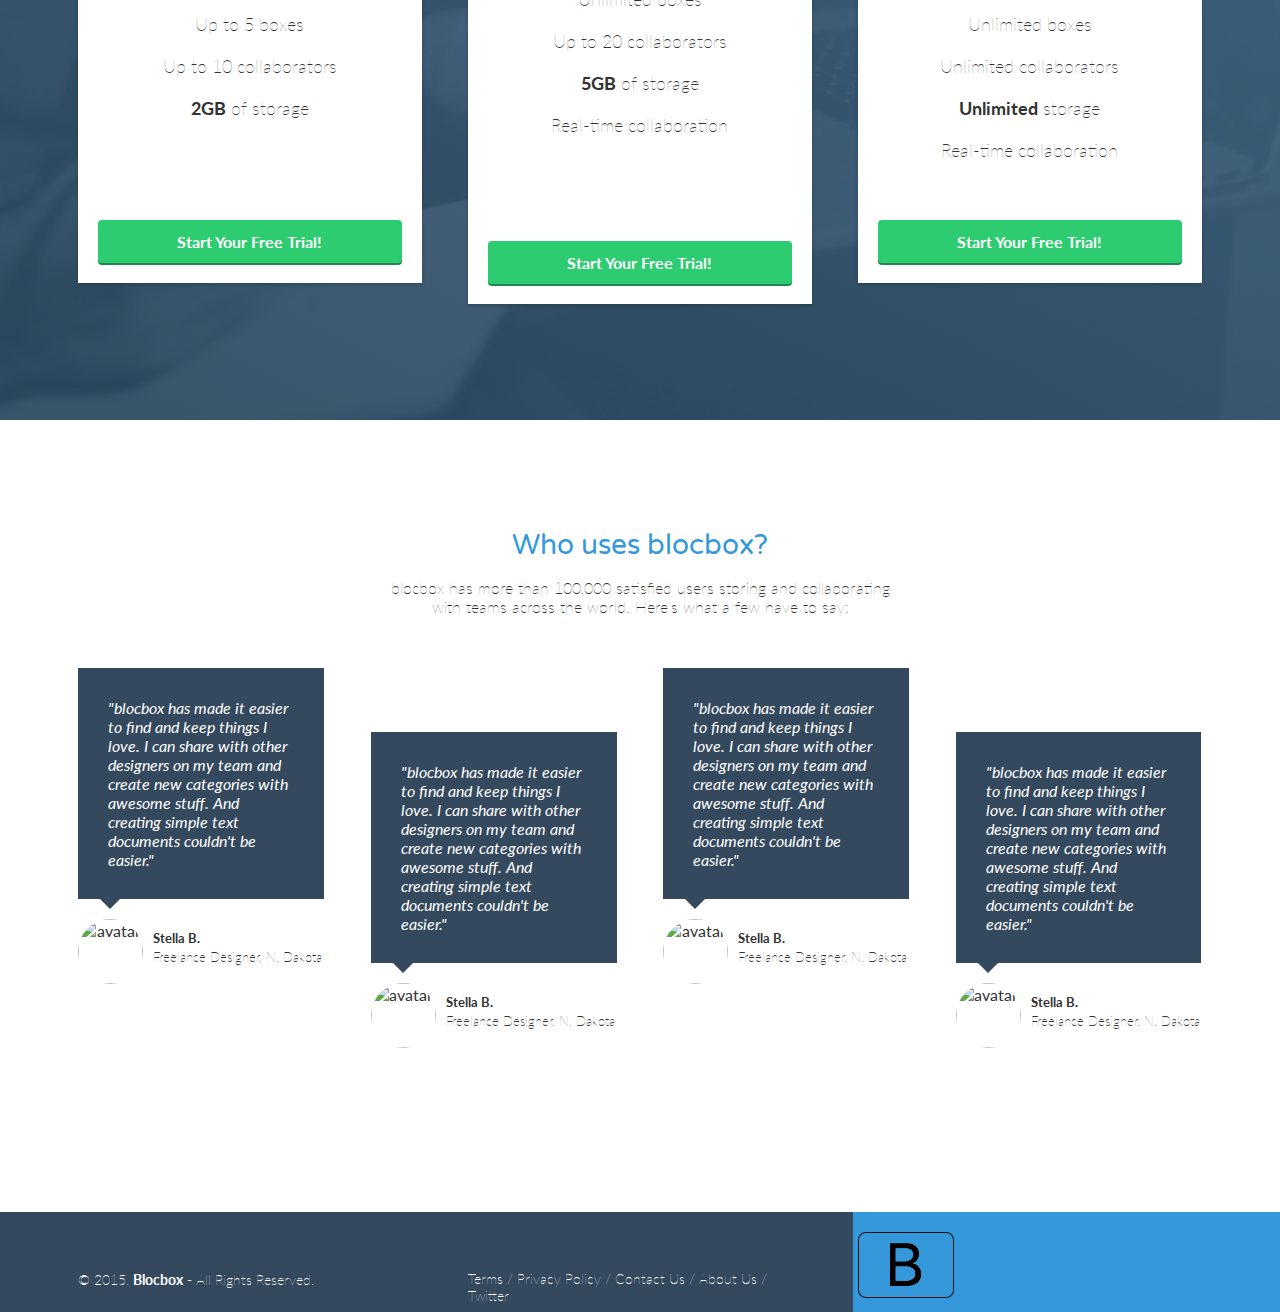
==== commit 0b47d188: "Assignment-32" ====
--- a/index.html
+++ b/index.html
@@ -162,8 +162,8 @@
            <li><a href="">Twitter</a></li>
          </ul>
        </nav>
-       <div class="right-footer-block one-third">
-         <img class="logo" src="images/site-logo.png" alt="Blocbox" />
+       <div class="right-footer-block one-third"><img src="images/site-logo.png" alt="Blocbox" /></a>
+         
        </div>
    </div>
  </footer>
--- a/css/style.css
+++ b/css/style.css
@@ -282,4 +282,60 @@
    text-align: left;
    font-size:13px;
    margin-top: 30px;
- }+ }
+
+ /* FOOTER */
+
+ footer {
+   background-color: #34495E;
+   background-image: linear-gradient(to top,
+      #3498DB 0%, #3498DB 50%, #34495E 100%);
+   color: #FFFFFF;
+   height: 150px;
+   position: relative;
+   overflow: hidden;
+   z-index: 0;
+}
+
+footer p, footer nav ul {
+   font-size: 14px;
+   font-weight: 100;
+   text-align: center;
+   margin: 10px auto 0;
+}
+footer nav ul li {
+   list-style-type: none;
+   display: inline;
+}
+footer nav ul li a {
+   color: #FFFFFF;
+   text-decoration: none;
+}
+footer .right-footer-block {
+   background-color: transparent;
+}
+footer .logo {
+   padding: 2.35em 0;
+   margin: 0 auto;
+   display: block;
+}
+
+@media (min-width: 992px){
+   footer{
+      background-color: #3498DB;
+      background-image: linear-gradient(to left,
+         #3498DB 0%, #3498DB 33.33337%, #34495E 33.33337%, #34495E 100%);
+      height: 100px;
+   }
+   footer p, footer nav ul{
+      padding: 2em 0;
+      text-align: left;
+   }
+   footer .right-footer-block {
+      background-color: #3498DB;
+   }
+   footer .logo{
+      padding: 2em 0 2em 1.5em;
+   }
+   
+}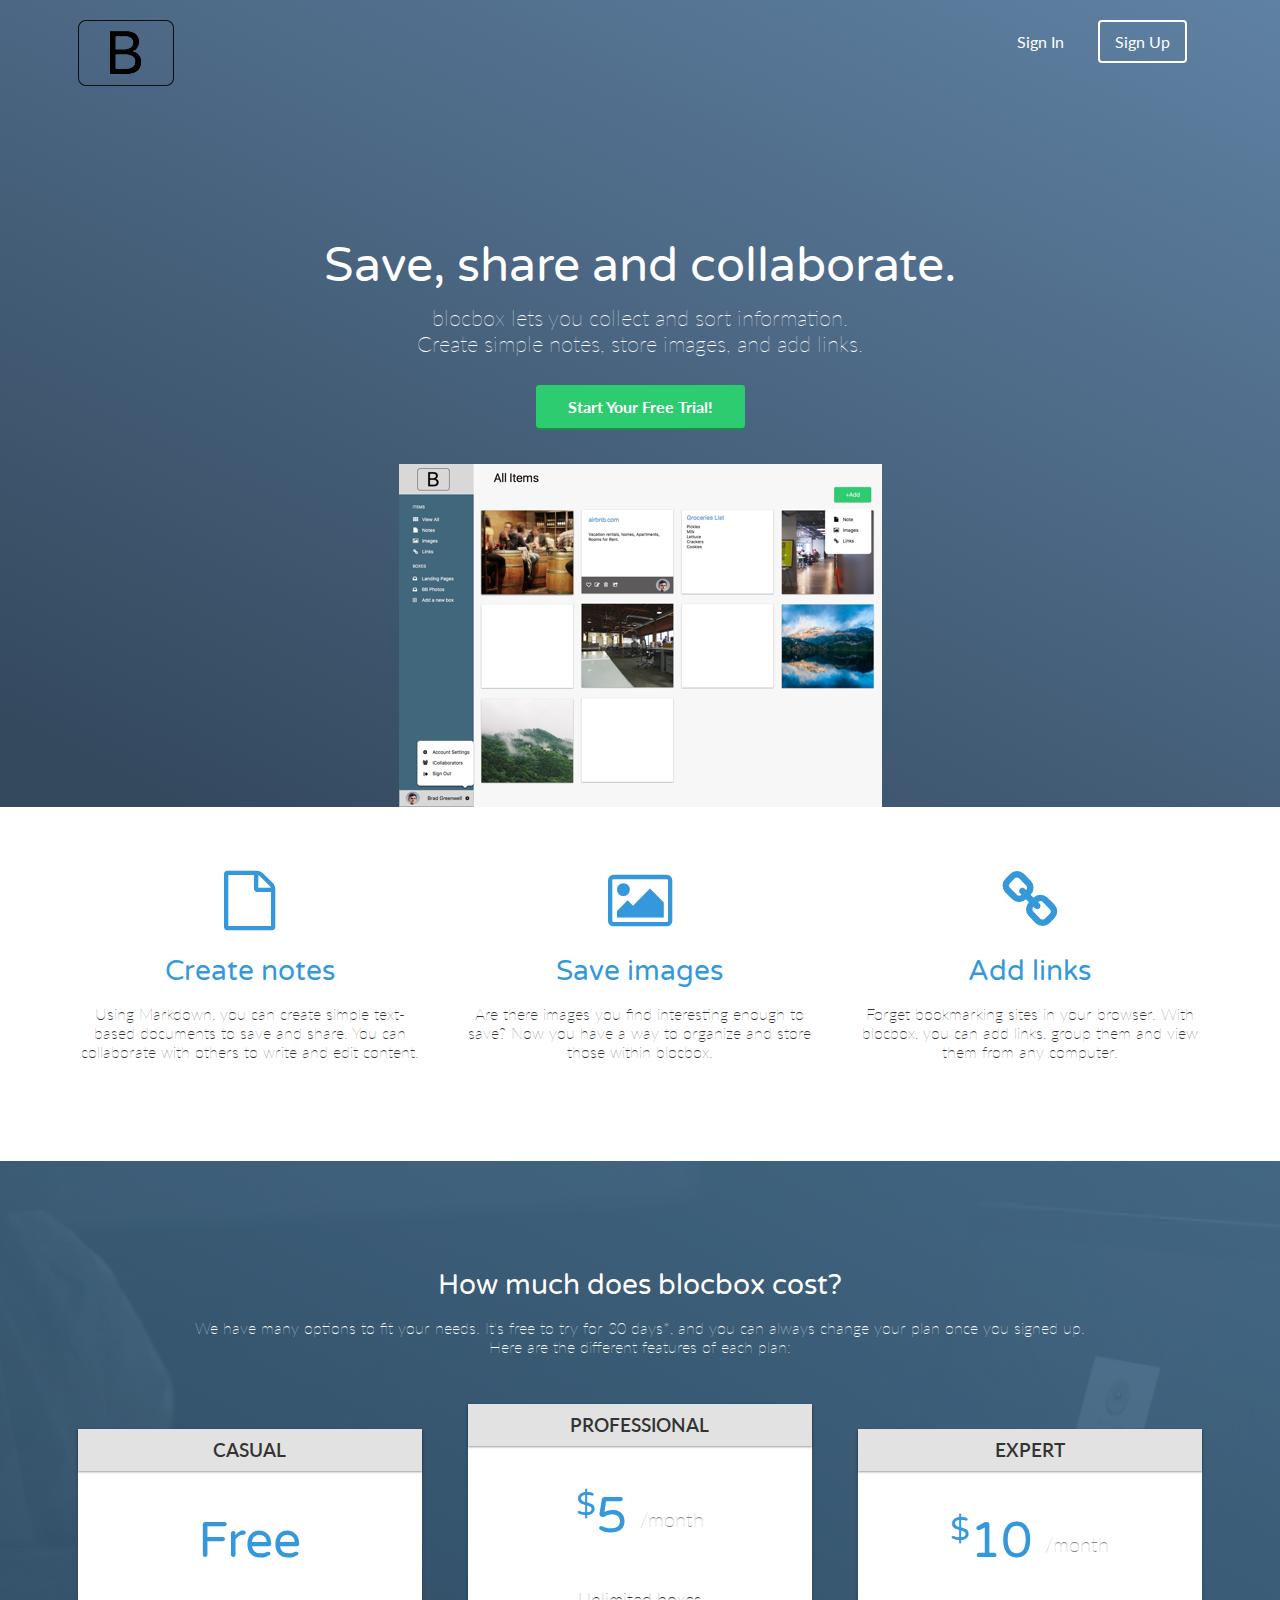
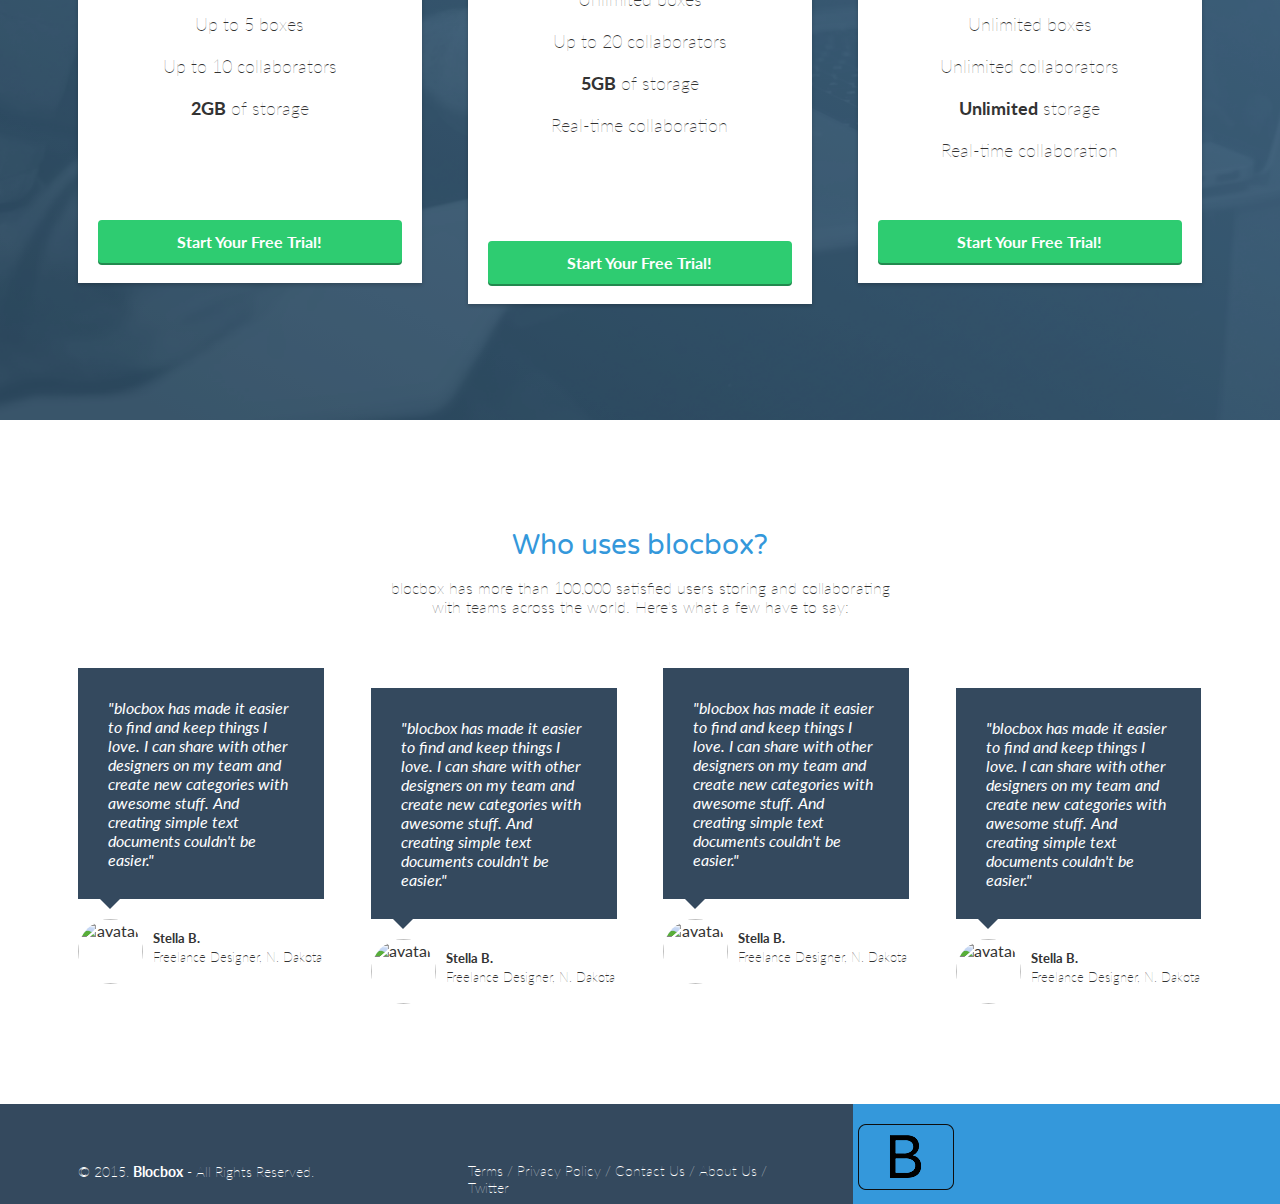
==== commit a25ab24b: "updated css" ====
--- a/index.html
+++ b/index.html
@@ -124,7 +124,7 @@
        <p class="name"><strong>Stella B.</strong><br/>Freelance Designer, N. Dakota</p>
      </li>  
 
-     <li class="one-fourth testimonials">
+     <li class="one-fourth testimonial-shift">
     <blockquote>"blocbox has made it easier to find and keep things I love. I can share with other designers on my team and create new categories with awesome stuff. And creating simple text documents couldn't be easier."
     </blockquote>
 
@@ -137,7 +137,7 @@
     <img src="https://s3.amazonaws.com/uifaces/faces/twitter/jsa/128.jpg" alt="avatar">
     <p class="name"><strong>Stella B.</strong><br/>Freelance Designer, N. Dakota</p>
   </li>
-  <li class="one-fourth testimonials">
+  <li class="one-fourth testimonial-shift">
     <blockquote>"blocbox has made it easier to find and keep things I love. I can share with other designers on my team and create new categories with awesome stuff. And creating simple text documents couldn't be easier."
     </blockquote>
     <img src="https://s3.amazonaws.com/uifaces/faces/twitter/jsa/128.jpg" alt="avatar">
--- a/css/style.css
+++ b/css/style.css
@@ -283,6 +283,9 @@
    font-size:13px;
    margin-top: 30px;
  }
+ .testimonial-shift {
+   margin-top: 20px;
+ }
 
  /* FOOTER */
 
@@ -338,4 +341,204 @@
       padding: 2em 0 2em 1.5em;
    }
    
-}+}
+/* DASHBOARD */
+ .dashboard {
+   background:#F7F7F7;
+ }
+ .left-nav {
+   height: 100vh;
+   width:14.66666667%;
+   color:#FFFFFF;
+   background: #34495E;
+   background-image: linear-gradient(206deg, #5F81A3 0%, #34495E 94%);
+   float:left;
+   position: fixed;
+   display:block;
+ }
+ .left-nav .site-logo {
+   padding:20px 0;
+   background:#34495E;
+   display:block;
+   text-align: center;
+ }
+ .left-nav .items {
+   padding:0 6%;
+ }
+ .left-nav .items p {
+   font-weight: 600;
+   text-transform: uppercase;
+   font-size: 12px;
+   color: #E2E2E2;
+   line-height: 15px;
+ }
+ .left-nav .items ul {
+   margin:0 0 40px;
+   padding:0;
+ }
+ .left-nav .items ul li {
+   list-style-type: none;
+   margin-bottom: 15px;
+ }
+ .left-nav .items ul li a {
+   color:#FFFFFF;
+   text-decoration: none;
+   font-weight: 100;
+ }
+ .left-nav .items ul li a i {
+   width:16px;
+   text-align: center;
+   margin-right:8px;
+ }
+ /* LEFT NAVBAR SETTINGS */
+ .left-nav .settings {
+   position:absolute;
+   background:#22303E;
+   width:100%;
+   bottom:0;
+   left:0;
+   right:0;
+   padding:10px 0;
+ }
+ .left-nav .settings img {
+   height:35px;
+   width:35px;
+   border-radius: 50%;
+   margin-left:10px;
+   display: inline-block;
+ }
+ .left-nav .settings p {
+   display: inline-block;
+   vertical-align: top;
+   padding-top: 8px;
+   font-weight: 400;
+   margin:0 0 0 10px;
+ }
+ .left-nav .settings a {
+   color:#FFFFFF;
+   text-decoration: none;
+   text-align: right;
+   float: right;
+   margin-right:10px;
+   margin-top:8px;
+ }
+ /* CONTENT */
+ .content {
+   padding:6em 1% 1.5em;
+   float:right;
+   width:98%;
+   position: relative;
+ }
+ .content .header {
+   margin:0 1% 20px;
+ }
+ .content .header h1 {
+   font-family: "Lato", Helvetica, Arial, sans-serif;
+   font-weight: 100;
+   margin:0 0 30px;
+   font-size: 36px;
+   color: #3498DB;
+   line-height: 44px;
+   float: left;
+   display:inline-block;
+ }
+ .content .header > a {
+   float:right;
+ }
+ .content-item {
+   width:96%;
+   margin:0 2% 25px;
+   float:left;
+   display:block;
+ }
+ .item-box {
+   display:block;
+   height:230px;
+   background: #FFFFFF;
+   box-shadow: 0px 1px 3px 0px rgba(0,0,0,0.40);
+   position: relative;
+   overflow: hidden;
+   padding:20px;
+ }
+ /* Larger Mobile Devices */
+ @media (min-width:460px) {
+   .content {
+     padding:1.5em 1%;
+     float:right;
+     width:90%;
+     position: relative;
+   }
+   .content-item {
+     width:46%;
+     margin:0 2% 25px;
+     float:left;
+     display:block;
+   }
+ }
+/* Tablets */
+ @media (min-width:768px) {
+   .content {
+     padding:1.5em 5%;
+     float:right;
+     width:90%;
+     position: relative;
+   }
+   .content > .container {
+     width:700px;
+   }
+   .content-item {
+     width:31.33333%;
+     margin:0 1% 25px;
+   }
+ }
+/* Laptops and Desktops */
+ @media (min-width:992px) {
+   .content {
+     padding:1.5em 1%;
+     float:right;
+     width:83.33333333%;
+     position: relative;
+   }
+   .content > .container {
+     width:auto;
+   }
+   .content-item {
+     width:23%;
+     margin:0 1% 25px;
+   }
+ }
+ .item-box > img {
+   position:absolute;
+   height:100%;
+   width:auto;
+   top:0;
+   left:0;
+   right:0;
+ }
+ .item-box h2 {
+   font-family: 'Lato', Helvetica, Arial, sans-serif;
+   font-weight: 700;
+   font-size: 15px;
+   line-height: 17px;
+   margin:0;
+ }
+ .item-box h2 a {
+   color: #3498DB;
+   text-decoration: none;
+ }
+ .item-box h2 img {
+   width:16px;
+   height:16px;
+   position:relative;
+   top:2px;
+   margin-right:5px;
+ }
+ .item-box p {
+   font-size: 14px;
+   color: #333333;
+   line-height: 18px;
+   margin:5px 0 0;
+ }
+ .active {
+   background-color: red;
+ }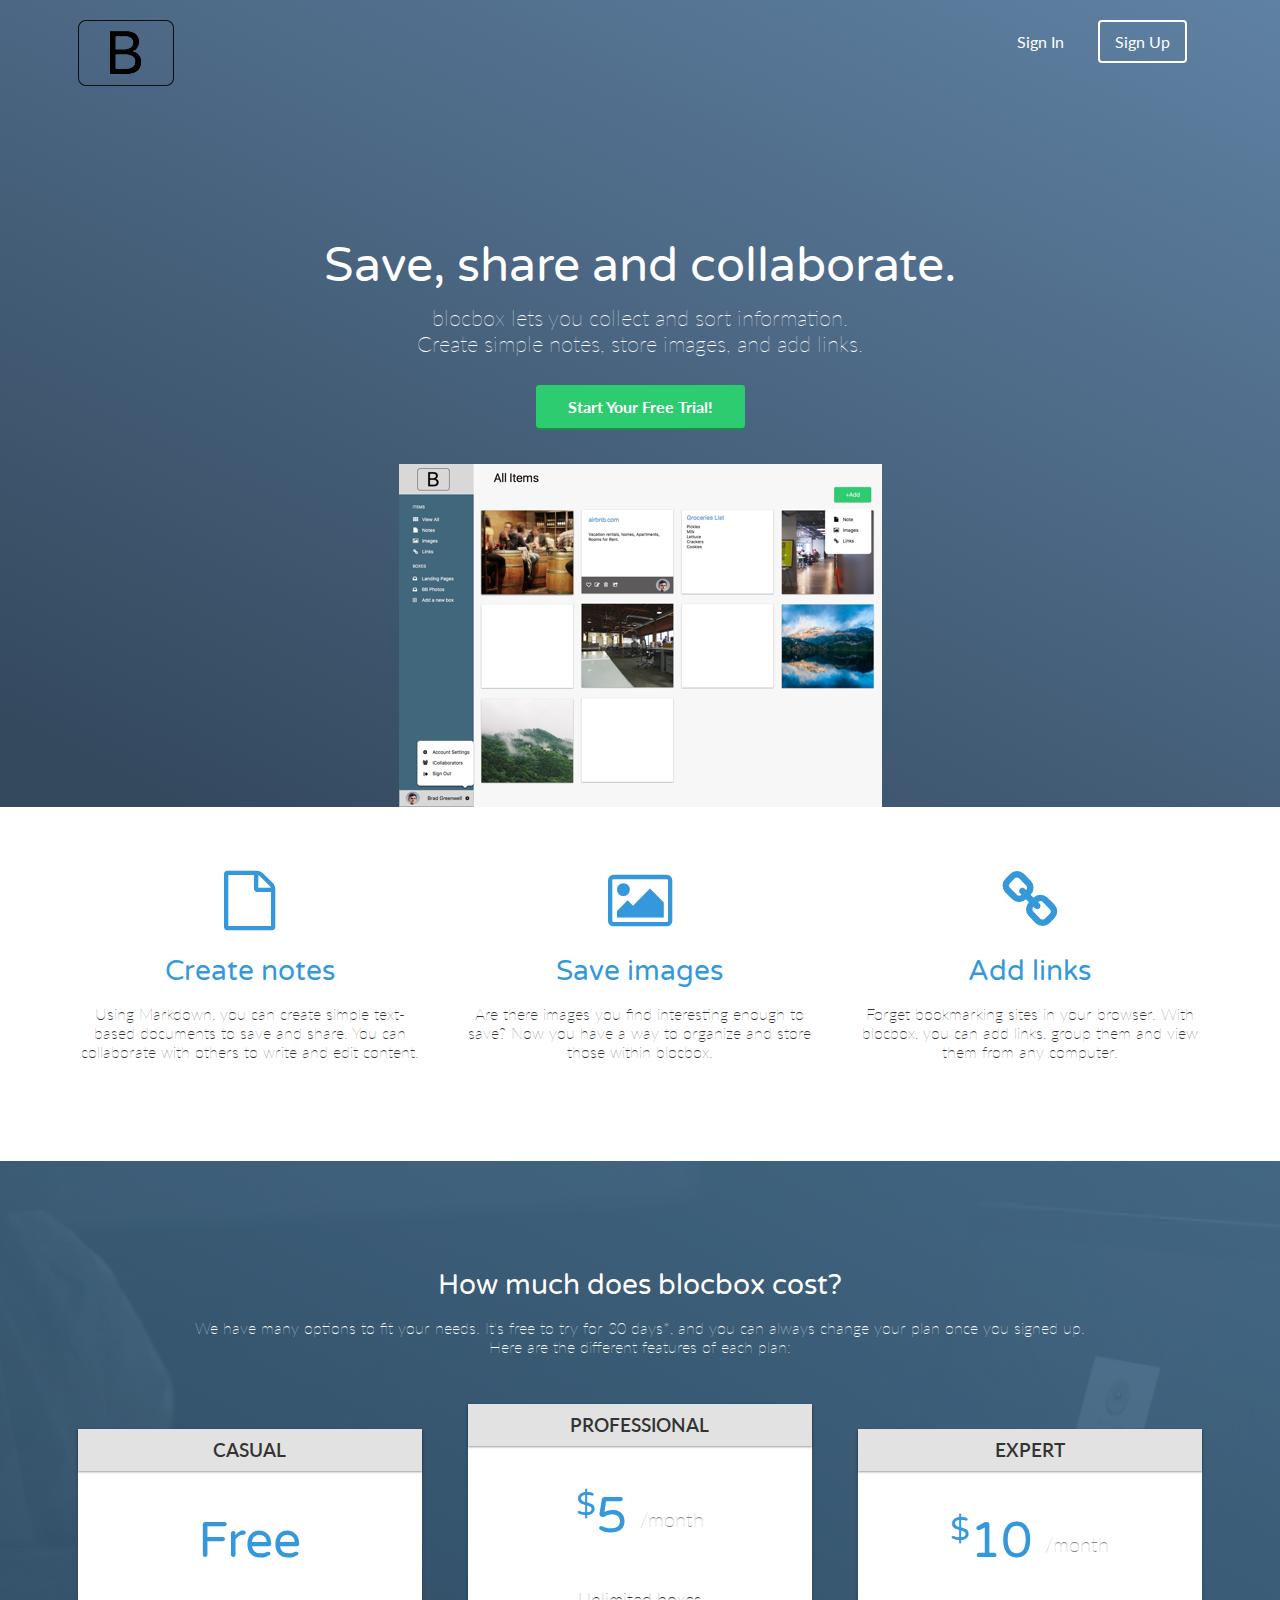
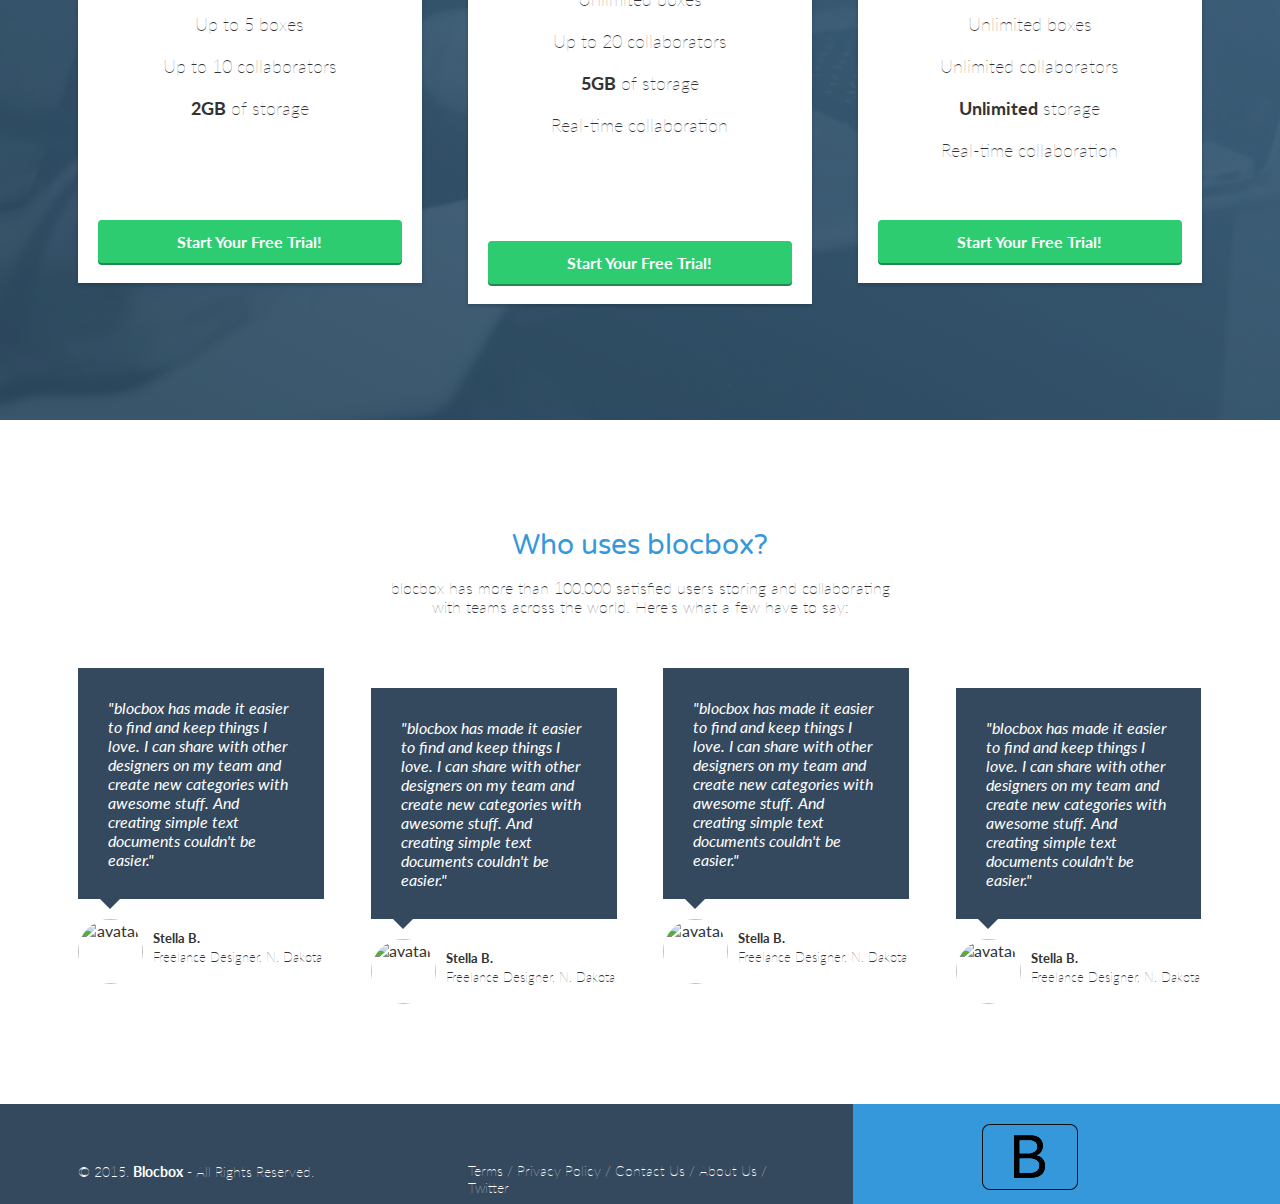
==== commit 3296cca8: "updated footer" ====
--- a/index.html
+++ b/index.html
@@ -162,8 +162,8 @@
            <li><a href="">Twitter</a></li>
          </ul>
        </nav>
-       <div class="right-footer-block one-third"><img src="images/site-logo.png" alt="Blocbox" /></a>
-         
+       <div class="right-footer-block one-third">
+          <img src="images/site-logo.png" class="logo" alt="Blocbox" />
        </div>
    </div>
  </footer>
--- a/css/style.css
+++ b/css/style.css
@@ -45,6 +45,7 @@
    .container {
      width: 750px;
    }
+ }
  @media (min-width: 992px) {
    .container {
      width: 970px;
@@ -334,11 +335,8 @@
       padding: 2em 0;
       text-align: left;
    }
-   footer .right-footer-block {
-      background-color: #3498DB;
-   }
    footer .logo{
-      padding: 2em 0 2em 1.5em;
+      padding: 0 0 2em 0;
    }
    
 }
